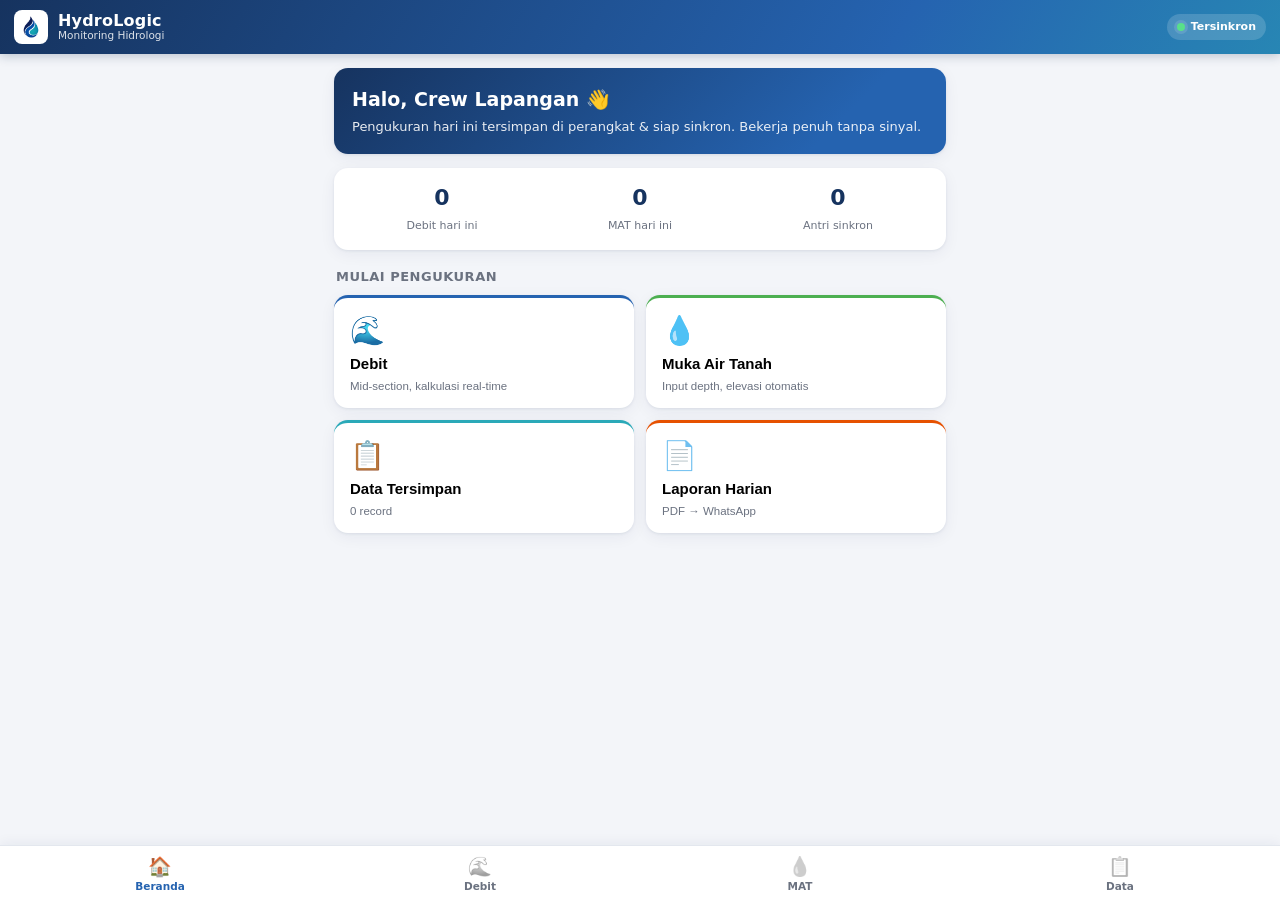
==== index.html @ 808e287c "first commit" ====
<!DOCTYPE html>
<html lang="id">
<head>
  <meta charset="UTF-8" />
  <meta name="viewport" content="width=device-width, initial-scale=1.0, viewport-fit=cover" />
  <meta name="theme-color" content="#16335f" />
  <title>HydroLogic — Monitoring Hidrologi</title>
  <link rel="manifest" href="manifest.json" />
  <link rel="icon" href="assets/icons/favicon.ico" />
  <link rel="apple-touch-icon" href="assets/icons/apple-touch-icon.png" />
  <link rel="stylesheet" href="css/styles.css" />
</head>
<body>
  <!-- App bar -->
  <header class="appbar" id="appbar">
    <img src="assets/icons/icon-192.png" alt="HydroLogic" class="appbar__logo" />
    <div class="appbar__title">
      <strong>HydroLogic</strong>
      <span id="appbar-sub">Monitoring Hidrologi</span>
    </div>
    <div class="sync-pill" id="sync-pill" title="Status koneksi & sinkronisasi">
      <span class="sync-dot" id="sync-dot"></span>
      <span id="sync-text">—</span>
    </div>
  </header>

  <main id="view"><!-- views injected here --></main>

  <!-- Bottom navigation -->
  <nav class="bottomnav" id="bottomnav">
    <button class="navbtn is-active" data-route="home">
      <span class="navbtn__ico">🏠</span><span>Beranda</span>
    </button>
    <button class="navbtn" data-route="discharge">
      <span class="navbtn__ico">🌊</span><span>Debit</span>
    </button>
    <button class="navbtn" data-route="gwl">
      <span class="navbtn__ico">💧</span><span>MAT</span>
    </button>
    <button class="navbtn" data-route="records">
      <span class="navbtn__ico">📋</span><span>Data</span>
    </button>
  </nav>

  <div id="toast" class="toast" aria-live="polite"></div>

  <!-- jsPDF (vendored, offline) -->
  <script src="js/vendor/jspdf.umd.min.js"></script>
  <!-- App modules -->
  <script src="js/stations.js"></script>
  <script src="js/db.js"></script>
  <script src="js/sync.js"></script>
  <script src="js/discharge.js"></script>
  <script src="js/gwl.js"></script>
  <script src="js/report.js"></script>
  <script src="js/app.js"></script>
</body>
</html>
---- css/styles.css ----
:root {
  --navy: #16335f;
  --navy-2: #1b3a6b;
  --blue: #2563b0;
  --blue-2: #3a7bd5;
  --teal: #2aa9b8;
  --green: #2e7d32;
  --green-2: #4caf50;
  --orange: #e65100;
  --amber: #ff9800;
  --red: #d32f2f;
  --ink: #1a1f29;
  --muted: #6b7280;
  --line: #e3e7ee;
  --bg: #f3f5f9;
  --card: #ffffff;
  --radius: 14px;
  --shadow: 0 1px 3px rgba(16,42,80,.08), 0 4px 16px rgba(16,42,80,.06);
}

* { box-sizing: border-box; -webkit-tap-highlight-color: transparent; }
html, body { margin: 0; padding: 0; }
body {
  font-family: system-ui, -apple-system, "Segoe UI", Roboto, sans-serif;
  background: var(--bg);
  color: var(--ink);
  font-size: 15px;
  line-height: 1.45;
  padding-bottom: 76px; /* bottom nav */
  -webkit-font-smoothing: antialiased;
}

/* ---------- App bar ---------- */
.appbar {
  position: sticky; top: 0; z-index: 30;
  display: flex; align-items: center; gap: 10px;
  padding: 10px 14px;
  padding-top: max(10px, env(safe-area-inset-top));
  background: linear-gradient(120deg, var(--navy) 0%, var(--blue) 70%, var(--teal) 130%);
  color: #fff;
  box-shadow: 0 2px 10px rgba(16,42,80,.25);
}
.appbar__logo { width: 34px; height: 34px; border-radius: 8px; background: #fff; padding: 3px; }
.appbar__title { display: flex; flex-direction: column; line-height: 1.1; flex: 1; }
.appbar__title strong { font-size: 16px; letter-spacing: .2px; }
.appbar__title span { font-size: 10.5px; opacity: .85; }

.sync-pill {
  display: inline-flex; align-items: center; gap: 6px;
  background: rgba(255,255,255,.16); border-radius: 20px;
  padding: 5px 10px; font-size: 11px; font-weight: 600;
}
.sync-dot { width: 8px; height: 8px; border-radius: 50%; background: #9aa4b2; box-shadow: 0 0 0 3px rgba(255,255,255,.12); }
.sync-dot.is-online { background: #58e08a; }
.sync-dot.is-offline { background: #ffcf4d; }
.sync-dot.is-syncing { background: #58c8e0; animation: pulse 1s infinite; }
@keyframes pulse { 50% { opacity: .35; } }

/* ---------- Layout ---------- */
main { padding: 14px; max-width: 640px; margin: 0 auto; }
.section-title { font-size: 13px; font-weight: 700; color: var(--muted); text-transform: uppercase; letter-spacing: .5px; margin: 18px 2px 8px; }
.card { background: var(--card); border-radius: var(--radius); box-shadow: var(--shadow); padding: 14px; margin-bottom: 12px; }
.row { display: flex; gap: 10px; }
.row > * { flex: 1; }
.muted { color: var(--muted); }
.small { font-size: 12px; }
.center { text-align: center; }

/* ---------- Home ---------- */
.hero {
  background: linear-gradient(135deg, var(--navy), var(--blue) 80%);
  color: #fff; border-radius: var(--radius); padding: 18px; margin-bottom: 14px;
  box-shadow: var(--shadow);
}
.hero h1 { margin: 0 0 4px; font-size: 19px; }
.hero p { margin: 0; opacity: .9; font-size: 13px; }
.tiles { display: grid; grid-template-columns: 1fr 1fr; gap: 12px; }
.tile {
  border: none; text-align: left; cursor: pointer;
  background: var(--card); border-radius: var(--radius); box-shadow: var(--shadow);
  padding: 16px; display: flex; flex-direction: column; gap: 8px;
  transition: transform .08s ease;
}
.tile:active { transform: scale(.97); }
.tile__ico { font-size: 28px; }
.tile__t { font-weight: 700; font-size: 15px; }
.tile__d { font-size: 11.5px; color: var(--muted); }
.tile--debit { border-top: 3px solid var(--blue); }
.tile--gwl { border-top: 3px solid var(--green-2); }
.tile--report { border-top: 3px solid var(--orange); }
.tile--data { border-top: 3px solid var(--teal); }

.stat-row { display: flex; gap: 10px; }
.stat { flex: 1; text-align: center; }
.stat b { display: block; font-size: 22px; color: var(--navy); }
.stat span { font-size: 11px; color: var(--muted); }

/* ---------- Forms ---------- */
label { display: block; font-size: 12px; font-weight: 600; color: var(--muted); margin: 10px 0 4px; }
input, select, textarea {
  width: 100%; font-size: 15px; font-family: inherit;
  padding: 11px 12px; border: 1.5px solid var(--line); border-radius: 10px;
  background: #fff; color: var(--ink); outline: none;
}
input:focus, select:focus, textarea:focus { border-color: var(--blue); box-shadow: 0 0 0 3px rgba(37,99,176,.12); }
input.big { font-size: 22px; font-weight: 700; text-align: center; }
.field-hint { font-size: 11px; color: var(--muted); margin-top: 3px; }
.input-error { border-color: var(--red) !important; }

.btn {
  display: inline-flex; align-items: center; justify-content: center; gap: 8px;
  width: 100%; border: none; cursor: pointer; font-family: inherit;
  padding: 14px; border-radius: 12px; font-size: 15px; font-weight: 700;
  background: var(--blue); color: #fff; transition: filter .1s, transform .08s;
}
.btn:active { transform: scale(.98); }
.btn:disabled { opacity: .5; }
.btn--green { background: var(--green-2); }
.btn--ghost { background: #eef2f8; color: var(--navy); }
.btn--orange { background: var(--orange); }
.btn--sm { width: auto; padding: 9px 14px; font-size: 13px; }

.chip {
  display: inline-block; padding: 4px 10px; border-radius: 20px;
  font-size: 11px; font-weight: 700;
}
.chip--up { background: #e7f6ec; color: var(--green); }
.chip--down { background: #fde7e7; color: var(--red); }
.chip--flat { background: #eef2f8; color: var(--muted); }
.chip--ok { background: #e7f6ec; color: var(--green); }
.chip--wait { background: #fff4e0; color: var(--orange); }

/* ---------- Segment table (discharge) ---------- */
.segtable { width: 100%; border-collapse: collapse; font-size: 13px; }
.segtable th { font-size: 10.5px; color: var(--muted); text-transform: uppercase; padding: 6px 4px; text-align: center; font-weight: 700; }
.segtable td { padding: 3px; text-align: center; border-top: 1px solid var(--line); }
.segtable input { padding: 8px 4px; text-align: center; font-size: 14px; border-radius: 8px; }
.segtable td.calc { color: var(--muted); font-variant-numeric: tabular-nums; }
.seg-idx { font-weight: 700; color: var(--navy); }

.result-bar {
  display: flex; align-items: center; justify-content: space-between;
  background: linear-gradient(135deg, var(--navy), var(--blue) 90%);
  color: #fff; border-radius: 12px; padding: 14px 16px; margin-top: 4px;
}
.result-bar .big-num { font-size: 30px; font-weight: 800; line-height: 1; }
.result-bar .unit { font-size: 14px; opacity: .85; }
.result-bar.green { background: linear-gradient(135deg, #1b5e20, var(--green-2) 90%); }

/* ---------- SVG viz wrappers ---------- */
.viz { background: #fafbfd; border: 1px solid var(--line); border-radius: 12px; padding: 8px; }
.viz svg { display: block; width: 100%; height: auto; }
.legend { display: flex; gap: 14px; flex-wrap: wrap; font-size: 11px; color: var(--muted); margin-top: 6px; }
.legend i { display: inline-block; width: 10px; height: 10px; border-radius: 3px; margin-right: 4px; vertical-align: -1px; }

/* ---------- Records ---------- */
.rec { display: flex; align-items: center; gap: 10px; padding: 11px 4px; border-top: 1px solid var(--line); }
.rec:first-child { border-top: none; }
.rec__ico { width: 36px; height: 36px; border-radius: 10px; display: grid; place-items: center; font-size: 18px; flex: none; }
.rec__ico.debit { background: #e8f0fb; }
.rec__ico.gwl { background: #e9f6ec; }
.rec__main { flex: 1; min-width: 0; }
.rec__main b { font-size: 14px; }
.rec__main span { display: block; font-size: 11.5px; color: var(--muted); }
.rec__val { text-align: right; font-weight: 700; color: var(--navy); white-space: nowrap; }

/* ---------- Toast ---------- */
.toast {
  position: fixed; left: 50%; bottom: 90px; transform: translateX(-50%) translateY(20px);
  background: var(--ink); color: #fff; padding: 11px 18px; border-radius: 24px;
  font-size: 13px; font-weight: 600; opacity: 0; pointer-events: none;
  transition: opacity .2s, transform .2s; z-index: 60; box-shadow: var(--shadow);
  max-width: 90vw; text-align: center;
}
.toast.show { opacity: 1; transform: translateX(-50%) translateY(0); }
.toast.err { background: var(--red); }
.toast.ok { background: var(--green); }

/* ---------- Bottom nav ---------- */
.bottomnav {
  position: fixed; bottom: 0; left: 0; right: 0; z-index: 40;
  display: flex; background: #fff; border-top: 1px solid var(--line);
  padding-bottom: env(safe-area-inset-bottom);
  box-shadow: 0 -2px 12px rgba(16,42,80,.06);
}
.navbtn {
  flex: 1; border: none; background: none; cursor: pointer; font-family: inherit;
  display: flex; flex-direction: column; align-items: center; gap: 2px;
  padding: 9px 4px 8px; color: var(--muted); font-size: 10.5px; font-weight: 600;
}
.navbtn__ico { font-size: 19px; filter: grayscale(1) opacity(.6); }
.navbtn.is-active { color: var(--blue); }
.navbtn.is-active .navbtn__ico { filter: none; }

/* ---------- misc ---------- */
.divider { height: 1px; background: var(--line); margin: 12px 0; }
.kv { display: flex; justify-content: space-between; font-size: 13px; padding: 3px 0; }
.kv b { color: var(--ink); }
.back-link { background: none; border: none; color: var(--blue); font-weight: 700; cursor: pointer; font-size: 13px; padding: 0; }
.fade-in { animation: fade .25s ease; }
@keyframes fade { from { opacity: 0; transform: translateY(6px); } }
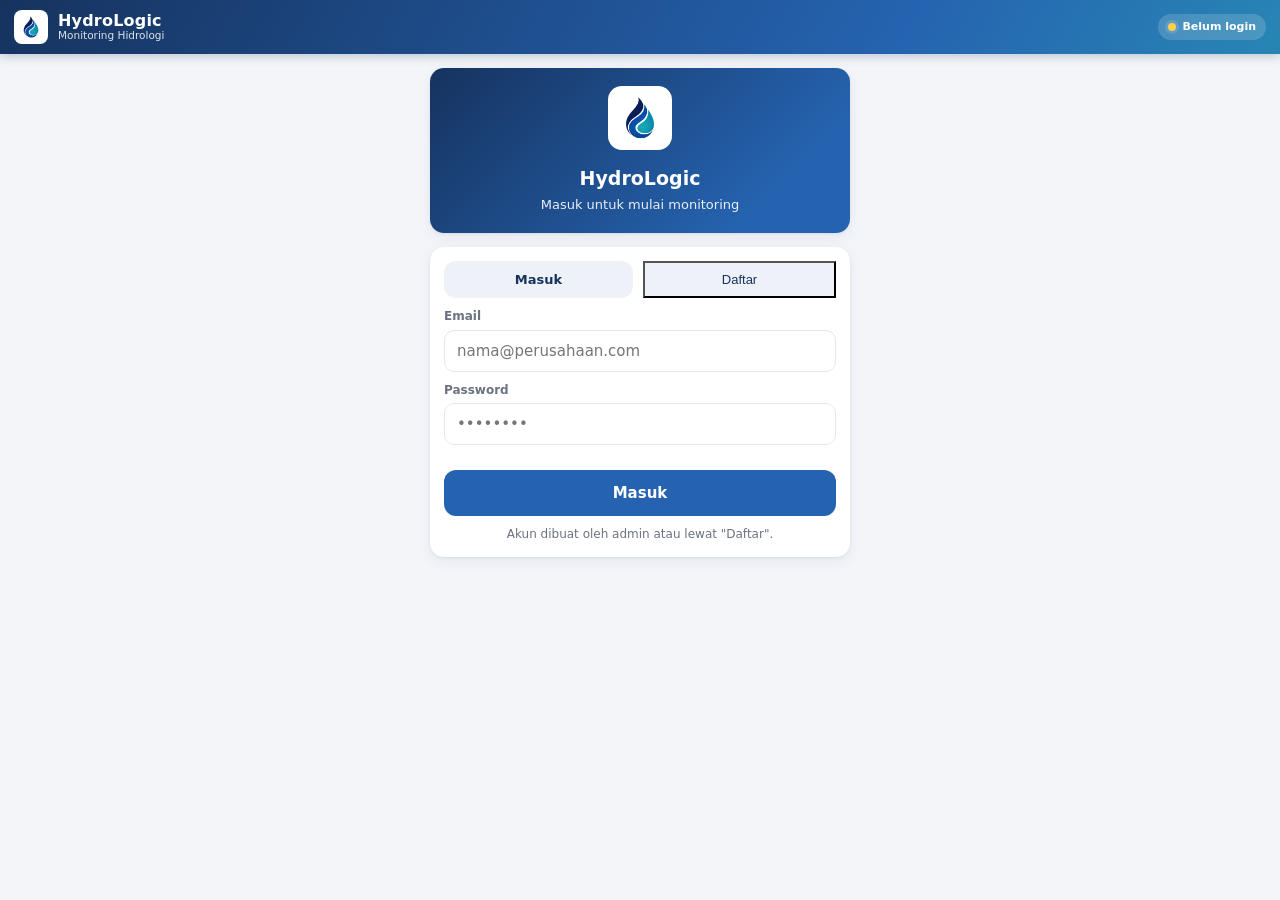
==== commit 917c17b6: "Tambah backend Supabase, login, dashboard, tools halaman Data" ====
--- a/index.html
+++ b/index.html
@@ -40,18 +40,25 @@
     <button class="navbtn" data-route="records">
       <span class="navbtn__ico">📋</span><span>Data</span>
     </button>
+    <button class="navbtn" data-route="dashboard">
+      <span class="navbtn__ico">📊</span><span>Rekap</span>
+    </button>
   </nav>
 
   <div id="toast" class="toast" aria-live="polite"></div>
 
-  <!-- jsPDF (vendored, offline) -->
+  <!-- Vendored libs (offline) -->
   <script src="js/vendor/jspdf.umd.min.js"></script>
+  <script src="js/vendor/supabase.js"></script>
   <!-- App modules -->
+  <script src="js/config.js"></script>
   <script src="js/stations.js"></script>
   <script src="js/db.js"></script>
+  <script src="js/auth.js"></script>
   <script src="js/sync.js"></script>
   <script src="js/discharge.js"></script>
   <script src="js/gwl.js"></script>
+  <script src="js/dashboard.js"></script>
   <script src="js/report.js"></script>
   <script src="js/app.js"></script>
 </body>
--- a/css/styles.css
+++ b/css/styles.css
@@ -163,6 +163,17 @@
 .rec__main b { font-size: 14px; }
 .rec__main span { display: block; font-size: 11.5px; color: var(--muted); }
 .rec__val { text-align: right; font-weight: 700; color: var(--navy); white-space: nowrap; }
+.rec--col { flex-direction: column; align-items: stretch; gap: 8px; }
+.rec__top { display: flex; align-items: center; gap: 10px; }
+.rec__top .rec__main { flex: 1; min-width: 0; }
+.rec-actions { display: flex; gap: 6px; }
+.rec-act {
+  flex: 1; border: 1px solid var(--line); background: #fff; cursor: pointer;
+  font-family: inherit; font-size: 12px; font-weight: 600; color: var(--navy);
+  padding: 8px 4px; border-radius: 9px; transition: background .1s;
+}
+.rec-act:active { background: var(--bg); }
+.rec-act--danger { color: var(--red); border-color: #f3d2d2; }
 
 /* ---------- Toast ---------- */
 .toast {
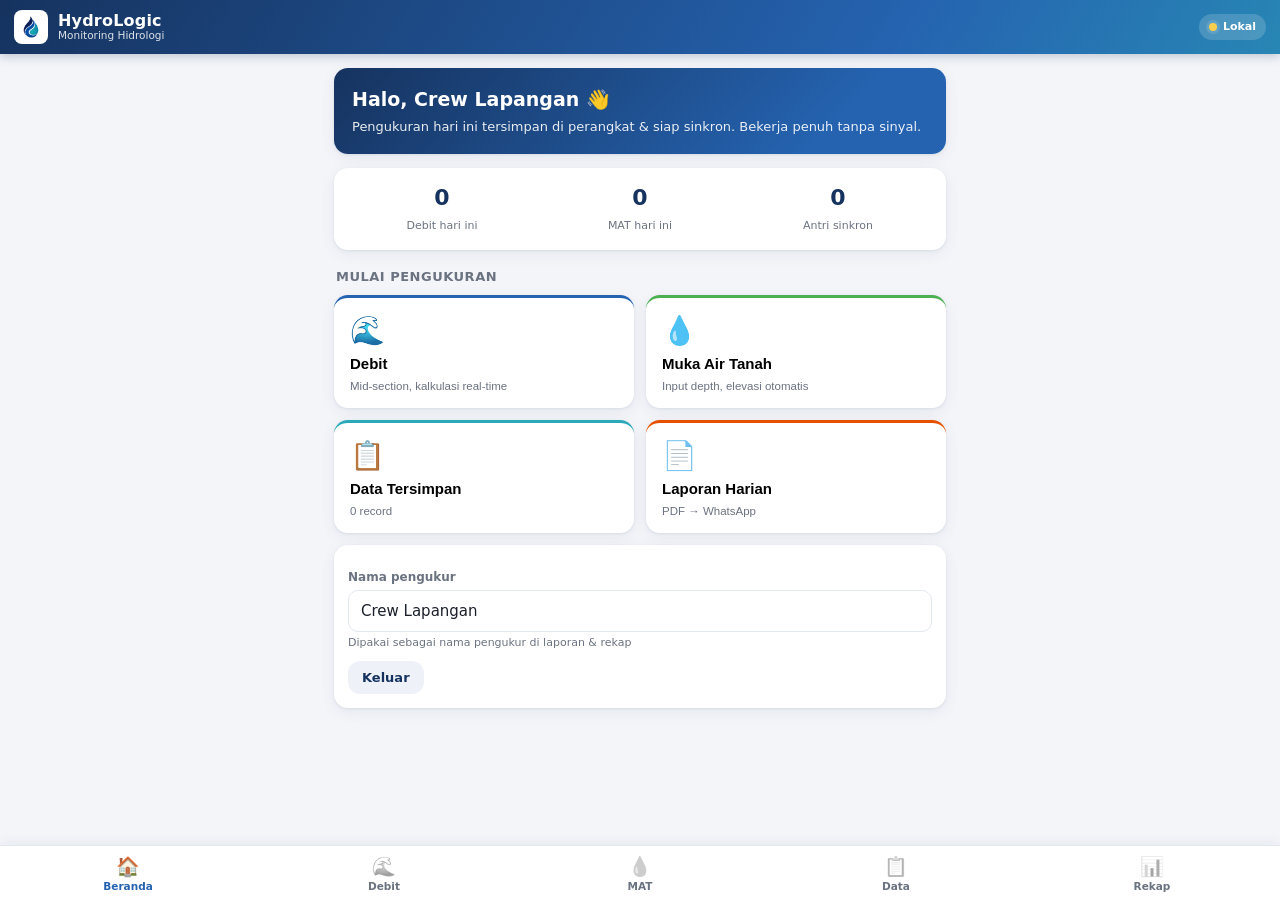
==== commit 4965c8ec: "Tambah Download Excel (.xlsx) di dashboard: Rekap Debit + Rekap MAT + Detail per segmen" ====
--- a/index.html
+++ b/index.html
@@ -50,6 +50,7 @@
   <!-- Vendored libs (offline) -->
   <script src="js/vendor/jspdf.umd.min.js"></script>
   <script src="js/vendor/supabase.js"></script>
+  <script src="js/vendor/xlsx.full.min.js"></script>
   <!-- App modules -->
   <script src="js/config.js"></script>
   <script src="js/stations.js"></script>
@@ -60,6 +61,7 @@
   <script src="js/gwl.js"></script>
   <script src="js/dashboard.js"></script>
   <script src="js/report.js"></script>
+  <script src="js/export.js"></script>
   <script src="js/app.js"></script>
 </body>
 </html>
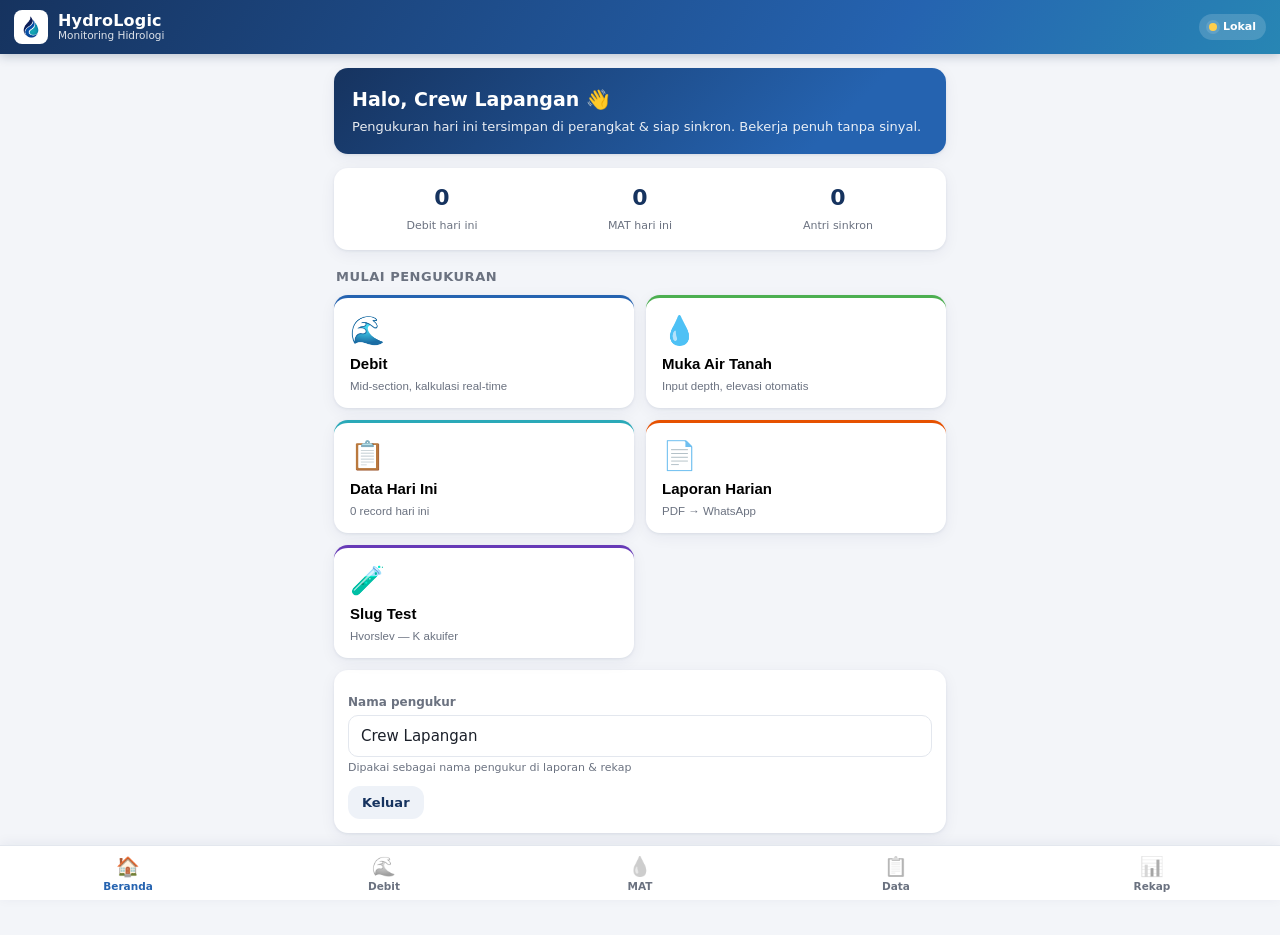
==== commit b017c434: "Fitur baru: Slug Test (analisis Hvorslev) — modul murni HL.slug + unit test + UI reaktif 4 bagian + " ====
--- a/index.html
+++ b/index.html
@@ -62,6 +62,8 @@
   <script src="js/dashboard.js"></script>
   <script src="js/report.js"></script>
   <script src="js/export.js"></script>
+  <script src="js/slug.js"></script>
+  <script src="js/slugtest.js"></script>
   <script src="js/app.js"></script>
 </body>
 </html>
--- a/css/styles.css
+++ b/css/styles.css
@@ -89,6 +89,7 @@
 .tile--gwl { border-top: 3px solid var(--green-2); }
 .tile--report { border-top: 3px solid var(--orange); }
 .tile--data { border-top: 3px solid var(--teal); }
+.tile--slug { border-top: 3px solid #673ab7; }
 
 .stat-row { display: flex; gap: 10px; }
 .stat { flex: 1; text-align: center; }
@@ -208,5 +209,31 @@
 .kv { display: flex; justify-content: space-between; font-size: 13px; padding: 3px 0; }
 .kv b { color: var(--ink); }
 .back-link { background: none; border: none; color: var(--blue); font-weight: 700; cursor: pointer; font-size: 13px; padding: 0; }
+.addlink { background: none; border: none; color: var(--blue); font-weight: 700; cursor: pointer; font-size: 12.5px; padding: 6px 0 0; }
+
+/* ---------- Modal ---------- */
+.hl-modal-ov {
+  position: fixed; inset: 0; background: rgba(16,42,80,.45); z-index: 90;
+  display: flex; align-items: flex-end; justify-content: center; animation: fade .2s;
+}
+.hl-modal {
+  background: var(--card); width: 100%; max-width: 640px; border-radius: 18px 18px 0 0;
+  padding: 18px 18px 22px; max-height: 88vh; overflow: auto; box-shadow: 0 -4px 24px rgba(16,42,80,.2);
+}
+@media (min-width: 520px) { .hl-modal-ov { align-items: center; } .hl-modal { border-radius: 18px; } }
+.hl-modal h3 { margin: 0 0 2px; font-size: 17px; color: var(--navy); }
+
+/* ---------- Update banner ---------- */
+.update-bar {
+  position: fixed; left: 12px; right: 12px; bottom: 88px; z-index: 100;
+  display: flex; align-items: center; justify-content: space-between; gap: 12px;
+  background: var(--navy); color: #fff; border-radius: 12px; padding: 10px 12px 10px 16px;
+  box-shadow: 0 6px 20px rgba(16,42,80,.34); font-size: 13.5px; font-weight: 600;
+  animation: fade .3s; max-width: 616px; margin: 0 auto;
+}
+.update-bar button {
+  background: var(--teal); color: #fff; border: none; border-radius: 8px;
+  padding: 9px 16px; font-weight: 700; cursor: pointer; font-family: inherit; font-size: 13px; white-space: nowrap;
+}
 .fade-in { animation: fade .25s ease; }
 @keyframes fade { from { opacity: 0; transform: translateY(6px); } }
